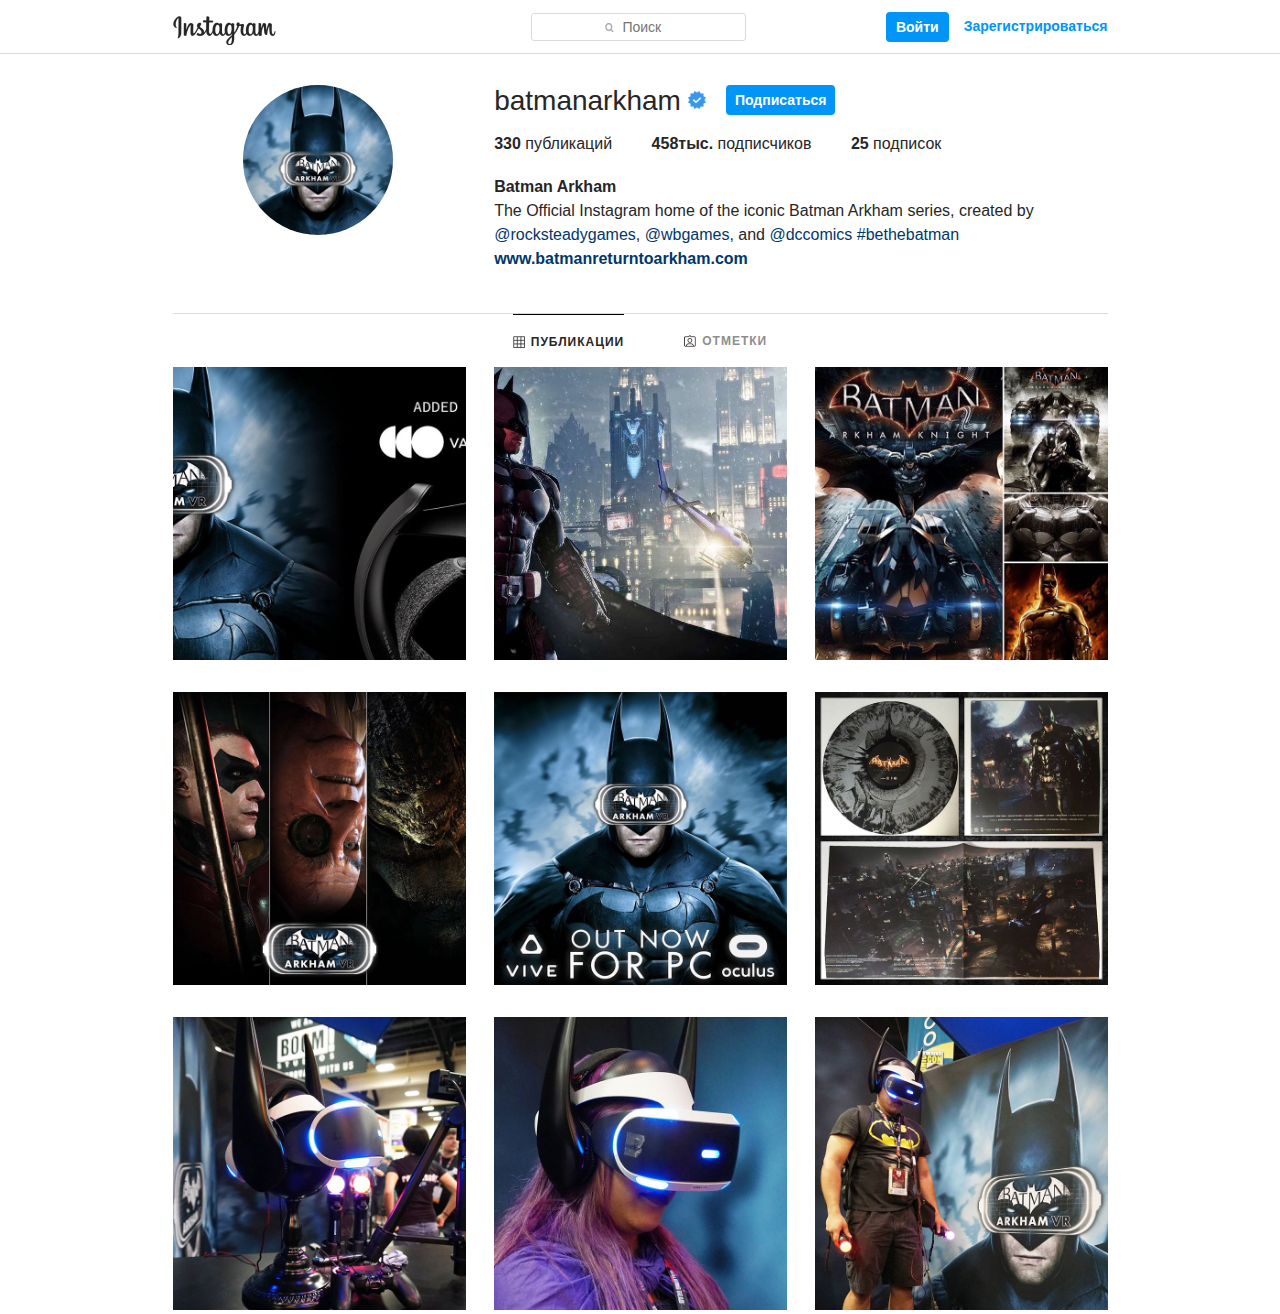
==== index.html @ a833cc40 "changed img and top-title in header" ====
<!DOCTYPE html>
<html lang="en">

<head>
    <meta charset="UTF-8">
    <meta name="viewport" content="width=device-width, initial-scale=1.0">
    <link rel="stylesheet" href="styles/css/main.css">
    <title>Instagram</title>
</head>

<body>

    <header class="header">
        <div class="header__nav-container">
            <div class="header__navbar">
                <div class="header__logo">
                    <a href="https://www.instagram.com/"><img src="img/logo.png" alt=""></a>
                </div>
                <div class="header__search">
                    <img class="search-img" src="img/search.png" alt="search-img">
                    <input type="text" placeholder="Поиск">
                    <img hidden="true" src="img/quit-search.png" alt="quit-img" class="quit-img">
                </div>
                <div class="header__right-links">
                    <button type="button" class="btn log-in">Войти</button>
                    <a class="reg-link"
                        href="https://www.instagram.com/accounts/emailsignup/?hl=ru">Зарегистрироваться</a>
                </div>
            </div>
        </div>
        <div class="header-info">
            <div class="header-info__avatar">
                <img class="avatar" src="img/avatar.jpg" alt="user-avatar">
            </div>
            <div class="header-info__about">
                <div class="top-title">
                    <div class="name-check">
                        <span class="text name">batmanarkham</span>
                        <span class="check-logo"><img src="img/check-logo.png" alt="check-logo"></span>
                    </div>
                    <div class="subscribe"><button class="btn">Подписаться</button></div>
                </div>
                <div class="statistics">
                    <span class="statistics__block text">
                        <span class="bold">330</span> публикаций
                    </span>
                    <span class="statistics__block text">
                        <span class="bold">458тыс.</span> подписчиков
                    </span>
                    <span class="statistics__block text">
                        <span class="bold">25</span> подписок
                    </span>
                </div>
                <div class="short-about text">
                    <span class="bold">Batman Arkham</span> <br>
                    <span>
                        The Official Instagram home of the iconic Batman Arkham series, created by <br>
                        <a href="#">@rocksteadygames</a>, <a href="#">@wbgames</a>,
                        and <a href="#">@dccomics</a> <a href="#">#bethebatman</a> <br>
                    </span>
                    <span class="bold"><a href="#">www.batmanreturntoarkham.com</a></span>
                </div>
            </div>
        </div>
    </header>

    <main class="main">
        <div class="main__navbar text bold">
            <a class="focused">
                <img src="img/publics-active.png" alt="publics-img">
                <span class="">публикации</span>
            </a>
            <a>
                <img src="img/marks-active.png" alt="marks-img">
                <span>отметки</span>
            </a>
        </div>
        <div class="main__gallery">
            <div class="img-block">
                <div class="img-block__img">
                    <img src="img/batman-img/1.jpg" alt="img-1">
                </div>
                <div class="img-block__img">
                    <img src="img/batman-img/2.jpg" alt="img-2">
                </div>
                <div class="img-block__img">
                    <img src="img/batman-img/3.jpg" alt="img-3">
                </div>
            </div>
            <div class="img-block">
                <div class="img-block__img">
                    <img src="img/batman-img/4.jpg" alt="img-1">
                </div>
                <div class="img-block__img">
                    <img src="img/batman-img/5.jpg" alt="img-2">
                </div>
                <div class="img-block__img">
                    <img src="img/batman-img/6.jpg" alt="img-3">
                </div>
            </div>
            <div class="img-block">
                <div class="img-block__img">
                    <img src="img/batman-img/7.jpg" alt="img-1">
                </div>
                <div class="img-block__img">
                    <img src="img/batman-img/8.jpg" alt="img-2">
                </div>
                <div class="img-block__img">
                    <img src="img/batman-img/9.jpg" alt="img-3">
                </div>
            </div>
        </div>
    </main>


    <footer>

    </footer>

    <script src="js/focus-main-navbar.js"></script>
    <script src="js/focus-search.js"></script>
</body>

</html>
---- styles/css/main.css ----
body, html {
  margin: 0;
  padding: 0;
}
body a, html a {
  text-decoration: none;
}
body .btn, html .btn {
  height: 30px;
  background-color: #0095f6;
  box-sizing: border-box;
  font-weight: 600;
  padding: 5px 9px;
  margin-right: 0;
  text-align: center;
  font-size: 14px;
  line-height: 18px;
  border: none;
  border-radius: 4px;
  color: white;
  cursor: pointer;
}
body .text, html .text {
  color: #262626;
  font-family: -apple-system, BlinkMacSystemFont, "Segoe UI", Roboto, Helvetica, Arial, sans-serif;
}
body .bold, html .bold {
  font-weight: 600;
}

.header {
  width: 100%;
  display: flex;
  justify-content: center;
}
.header .header__nav-container {
  box-sizing: border-box;
  width: 100%;
  position: fixed;
  height: 54px;
  border-bottom: 1px solid #dbdbdb;
  background-color: white;
  z-index: 10;
  display: flex;
  align-items: center;
  justify-content: center;
}

.header__navbar {
  max-width: 975px;
  width: 100%;
  height: 54px;
  padding: 0 20px;
  box-sizing: border-box;
  display: flex;
  align-items: center;
  justify-content: space-between;
}
@media screen and (max-width: 576px) {
  .header__navbar {
    justify-content: space-around;
  }
}
.header__navbar .header__logo {
  max-width: 360px;
  height: 36px;
  margin-top: 14px;
}
.header__navbar .header__search {
  border: 1px solid #dbdbdb;
  position: relative;
  left: 7.5%;
  width: 215px;
  height: 28px;
  border-radius: 3px;
  box-sizing: border-box;
}
@media screen and (max-width: 576px) {
  .header__navbar .header__search {
    display: none;
  }
}
.header__navbar .header__search input {
  text-align: center;
  margin-top: 1px;
  border: none;
  font-size: 14px;
  line-height: 18px;
  padding: 3px 5px;
}
.header__navbar .header__search input:focus {
  outline: none;
  text-align: left;
}
.header__navbar .header__search .search-img {
  position: relative;
  top: 0px;
  left: 72px;
}
.header__navbar .header__search .quit-img {
  position: relative;
  top: -21px;
  left: 189px;
}
.header__navbar .header__right-links {
  max-width: 360px;
  height: 30px;
  padding-left: 24px;
  display: flex;
  justify-content: flex-end;
  align-items: center;
}
.header__navbar .header__right-links .reg-link {
  width: 143.88px;
  height: 30px;
  color: rgba(var(--d69, 0, 149, 246), 1);
  font-weight: 600;
  line-height: 28px;
  font-size: 14px;
  margin-left: 15px;
  text-decoration: none;
  vertical-align: baseline;
  font-family: -apple-system, BlinkMacSystemFont, "Segoe UI", Roboto, Helvetica, Arial, sans-serif;
}
.header__navbar .header__right-links .btn {
  width: 62.73px;
}

.header-info {
  position: relative;
  top: 85px;
  margin-bottom: 44px;
  max-width: 935px;
  width: 100%;
  height: 184px;
  padding: 0 20px;
  display: flex;
  align-items: flex-start;
  box-sizing: content-box;
}
.header-info .header-info__avatar {
  width: 291.67px;
  height: 100%;
  display: flex;
  justify-content: center;
  margin-right: 30px;
}
@media screen and (max-width: 576px) {
  .header-info .header-info__avatar {
    width: 120px;
    height: 91px;
  }
}
.header-info .header-info__avatar .avatar {
  width: 150px;
  height: 150px;
  border-radius: 50%;
  text-align: center;
}
@media screen and (max-width: 576px) {
  .header-info .header-info__avatar .avatar {
    width: 77px;
    height: 77px;
    float: left;
  }
}

.header-info__about {
  width: 613px;
  display: flex;
  flex-direction: column;
  align-items: flex-start;
}
.header-info__about .top-title {
  height: 30px;
  box-sizing: border-box;
  display: flex;
  flex-direction: row;
  justify-content: flex-start;
  align-items: center;
  margin-bottom: 20px;
}
@media screen and (max-width: 576px) {
  .header-info__about .top-title {
    flex-direction: column;
    align-items: flex-start;
  }
}
.header-info__about .top-title .name-check {
  display: flex;
  flex-direction: row;
}
.header-info__about .top-title .name {
  color: #262626;
  text-overflow: ellipsis;
  white-space: nowrap;
  font-weight: 300;
  font-size: 28px;
  line-height: 32px;
  margin: -5px 0 -6px;
}
.header-info__about .top-title .check-logo {
  display: flex;
  align-items: center;
  margin-left: 7px;
}
.header-info__about .top-title .subscribe {
  width: 111.55px;
  margin-left: 20px;
}
@media screen and (max-width: 576px) {
  .header-info__about .top-title .subscribe {
    margin: 10px 0 0 0;
  }
}
.header-info__about .statistics {
  height: 18px;
  box-sizing: border-box;
  margin-bottom: 22px;
}
.header-info__about .statistics .statistics__block:nth-child(-n+2) {
  margin-right: 35px;
}
.header-info__about .short-about {
  font-size: 16px;
  line-height: 24px;
  word-wrap: break-word;
}
.header-info__about .short-about span a {
  color: #00376B;
}

.main {
  position: relative;
  top: 85px;
  margin: 0 auto;
  max-width: 935px;
  width: 100%;
  padding: 0 20px;
  display: flex;
  flex-direction: column;
  align-items: center;
  box-sizing: content-box;
}
.main .main__navbar {
  width: 100%;
  height: 53px;
  display: flex;
  justify-content: center;
  font-size: 12px;
  letter-spacing: 1px;
  line-height: 18px;
  border-top: 1px solid #dbdbdb;
}
.main .main__navbar .focused {
  border-top: 1px solid black;
  color: #262626;
}
.main .main__navbar a:first-child {
  margin-right: 60px;
}
.main .main__navbar a {
  height: 100%;
  display: flex;
  align-items: center;
  text-transform: uppercase;
  color: #8e8e8e;
  cursor: pointer;
}
.main .main__navbar a span {
  margin-left: 6px;
}
.main .main__gallery {
  position: relative;
  margin: 0 auto;
  max-width: 935px;
  width: 100%;
  display: flex;
  flex-direction: column;
  align-items: center;
  box-sizing: border-box;
}
.main .main__gallery .img-block {
  display: flex;
  justify-content: space-between;
  flex-grow: 1;
}
.main .main__gallery .img-block .img-block__img {
  width: 33%;
  height: auto;
}
.main .main__gallery .img-block .img-block__img img {
  width: 100%;
  max-width: 293px;
}
.main .main__gallery .img-block .img-block__img:nth-child(-n+2) {
  margin-right: 28px;
}
.main .main__gallery .img-block:not(:first-child) {
  margin-top: 28px;
}

/*# sourceMappingURL=main.css.map */
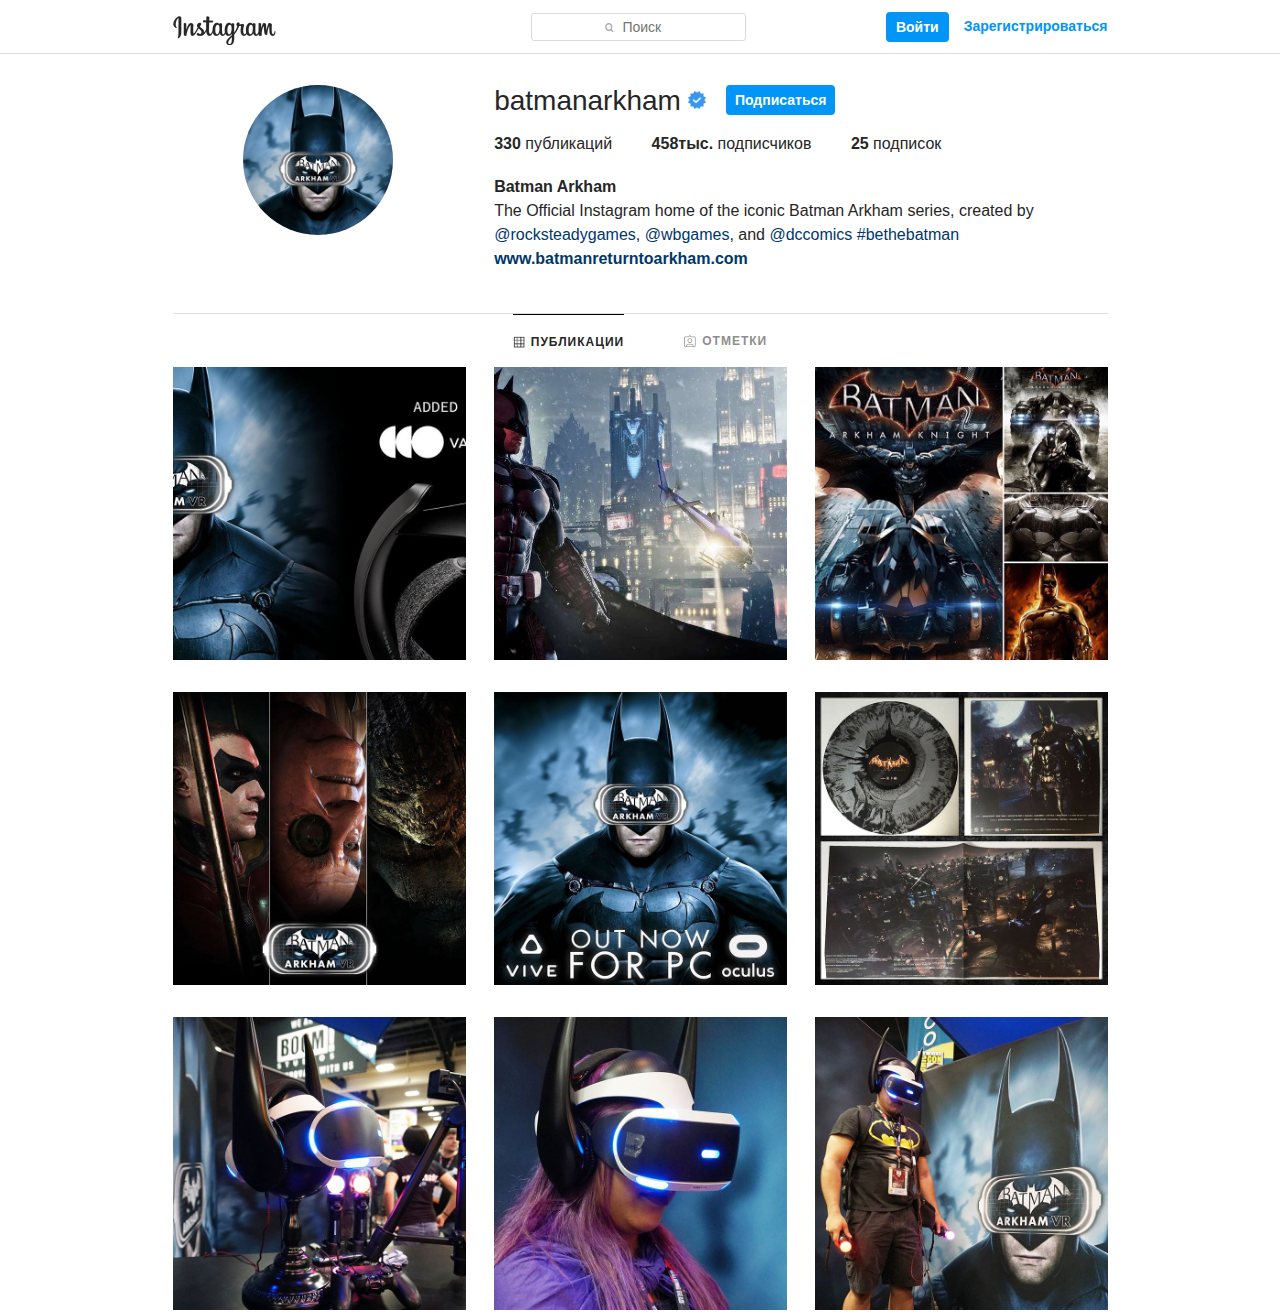
==== commit 9832a6a5: "made mobiled main-navbar" ====
--- a/index.html
+++ b/index.html
@@ -60,6 +60,17 @@
                     </span>
                     <span class="bold"><a href="#">www.batmanreturntoarkham.com</a></span>
                 </div>
+                <div class="mobile-statistics statistics">
+                    <div class="statistics__block text">
+                        <span class="bold">330</span><br> публикаций
+                    </div>
+                    <div class="statistics__block text">
+                        <span class="bold">458тыс.</span><br> подписчиков
+                    </div>
+                    <div class="statistics__block text">
+                        <span class="bold">25</span><br> подписок
+                    </div>
+                </div>
             </div>
         </div>
     </header>
@@ -67,11 +78,11 @@
     <main class="main">
         <div class="main__navbar text bold">
             <a class="focused">
-                <img src="img/publics-active.png" alt="publics-img">
-                <span class="">публикации</span>
+                <img src="img/public-crop.png" alt="publics-img">
+                <span>публикации</span>
             </a>
             <a>
-                <img src="img/marks-active.png" alt="marks-img">
+                <img src="img/mark-crop.png" alt="marks-img">
                 <span>отметки</span>
             </a>
         </div>
--- a/styles/css/main.css
+++ b/styles/css/main.css
@@ -138,6 +138,11 @@
   align-items: flex-start;
   box-sizing: content-box;
 }
+@media screen and (max-width: 576px) {
+  .header-info {
+    display: block;
+  }
+}
 .header-info .header-info__avatar {
   width: 291.67px;
   height: 100%;
@@ -147,8 +152,10 @@
 }
 @media screen and (max-width: 576px) {
   .header-info .header-info__avatar {
-    width: 120px;
+    display: block;
+    width: 91px;
     height: 91px;
+    float: left;
   }
 }
 .header-info .header-info__avatar .avatar {
@@ -161,7 +168,6 @@
   .header-info .header-info__avatar .avatar {
     width: 77px;
     height: 77px;
-    float: left;
   }
 }
 
@@ -170,6 +176,13 @@
   display: flex;
   flex-direction: column;
   align-items: flex-start;
+}
+@media screen and (max-width: 576px) {
+  .header-info__about {
+    width: 100%;
+    height: 300px;
+    display: block;
+  }
 }
 .header-info__about .top-title {
   height: 30px;
@@ -218,14 +231,57 @@
   box-sizing: border-box;
   margin-bottom: 22px;
 }
+@media screen and (max-width: 576px) {
+  .header-info__about .statistics {
+    display: none;
+  }
+}
 .header-info__about .statistics .statistics__block:nth-child(-n+2) {
   margin-right: 35px;
+}
+@media screen and (max-width: 576px) {
+  .header-info__about .statistics .statistics__block:nth-child(-n+2) {
+    margin: 0;
+  }
+}
+.header-info__about .mobile-statistics {
+  display: none;
+}
+.header-info__about .mobile-statistics .statistics__block {
+  height: 36px;
+  width: 31%;
+  display: inline-block;
+  padding: 12px 0;
+}
+.header-info__about .mobile-statistics .text {
+  color: #8E8E8E;
+}
+.header-info__about .mobile-statistics .bold {
+  color: #262626;
+}
+@media screen and (max-width: 576px) {
+  .header-info__about .mobile-statistics {
+    width: 100%;
+    height: 61px;
+    display: block;
+    text-align: center;
+    font-size: 14px;
+    border-top: 1px solid #dbdbdb;
+    margin-bottom: 0;
+  }
 }
 .header-info__about .short-about {
   font-size: 16px;
   line-height: 24px;
   word-wrap: break-word;
 }
+@media screen and (max-width: 576px) {
+  .header-info__about .short-about {
+    padding: 50px 0 20px 0;
+    font-size: 14px;
+    line-height: 20px;
+  }
+}
 .header-info__about .short-about span a {
   color: #00376B;
 }
@@ -241,6 +297,26 @@
   flex-direction: column;
   align-items: center;
   box-sizing: content-box;
+}
+@media screen and (max-width: 576px) {
+  .main {
+    top: 118px;
+  }
+}
+@media screen and (max-width: 512px) {
+  .main {
+    top: 130px;
+  }
+}
+@media screen and (max-width: 446px) {
+  .main {
+    top: 150px;
+  }
+}
+@media screen and (max-width: 286px) {
+  .main {
+    top: 165px;
+  }
 }
 .main .main__navbar {
   width: 100%;
@@ -252,6 +328,12 @@
   line-height: 18px;
   border-top: 1px solid #dbdbdb;
 }
+@media screen and (max-width: 576px) {
+  .main .main__navbar {
+    height: 44px;
+    box-sizing: border-box;
+  }
+}
 .main .main__navbar .focused {
   border-top: 1px solid black;
   color: #262626;
@@ -259,16 +341,40 @@
 .main .main__navbar a:first-child {
   margin-right: 60px;
 }
+@media screen and (max-width: 576px) {
+  .main .main__navbar a:first-child {
+    margin-right: 0;
+  }
+}
 .main .main__navbar a {
   height: 100%;
   display: flex;
   align-items: center;
+  justify-content: center;
   text-transform: uppercase;
   color: #8e8e8e;
   cursor: pointer;
 }
+.main .main__navbar a img {
+  width: 12px;
+  height: 12px;
+}
+@media screen and (max-width: 576px) {
+  .main .main__navbar a {
+    width: 50%;
+  }
+  .main .main__navbar a img {
+    width: 24px;
+    height: 24px;
+  }
+}
 .main .main__navbar a span {
   margin-left: 6px;
+}
+@media screen and (max-width: 576px) {
+  .main .main__navbar a span {
+    display: none;
+  }
 }
 .main .main__gallery {
   position: relative;
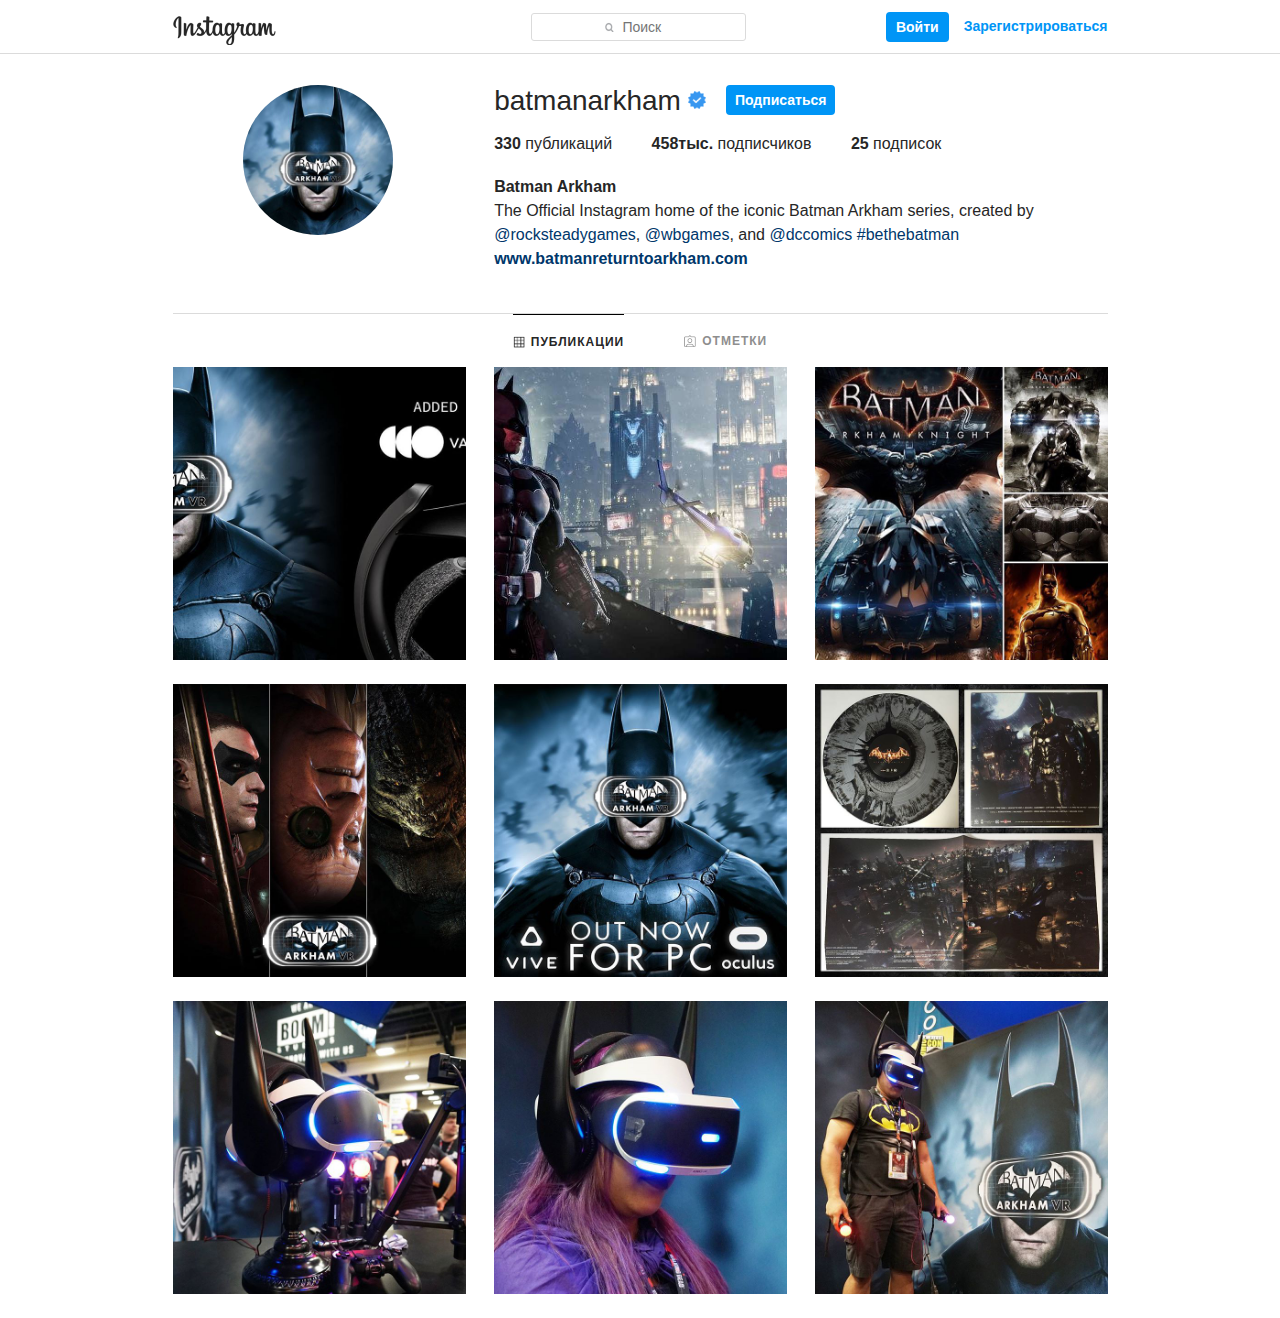
==== commit 5b1fc64b: "added hover and statistics to gallery" ====
--- a/index.html
+++ b/index.html
@@ -90,34 +90,124 @@
             <div class="img-block">
                 <div class="img-block__img">
                     <img src="img/batman-img/1.jpg" alt="img-1">
+                    <div class="img-statistics">
+                        <span class="likes">
+                            <img src="img/like.png" alt="" class="like-img">
+                            <span class="bold">500</span>
+                        </span>
+                        <span class="comments">
+                            <img src="img/comment.png" alt="" class="comment-img">
+                            <span class="bold">50</span>
+                        </span>
+                    </div>
                 </div>
                 <div class="img-block__img">
                     <img src="img/batman-img/2.jpg" alt="img-2">
+                    <div class="img-statistics">
+                        <span class="likes">
+                            <img src="img/like.png" alt="" class="like-img">
+                            <span class="bold">500</span>
+                        </span>
+                        <span class="comments">
+                            <img src="img/comment.png" alt="" class="comment-img">
+                            <span class="bold">50</span>
+                        </span>
+                    </div>
                 </div>
                 <div class="img-block__img">
                     <img src="img/batman-img/3.jpg" alt="img-3">
+                    <div class="img-statistics">
+                        <span class="likes">
+                            <img src="img/like.png" alt="" class="like-img">
+                            <span class="bold">500</span>
+                        </span>
+                        <span class="comments">
+                            <img src="img/comment.png" alt="" class="comment-img">
+                            <span class="bold">50</span>
+                        </span>
+                    </div>
                 </div>
             </div>
             <div class="img-block">
                 <div class="img-block__img">
-                    <img src="img/batman-img/4.jpg" alt="img-1">
-                </div>
-                <div class="img-block__img">
-                    <img src="img/batman-img/5.jpg" alt="img-2">
-                </div>
-                <div class="img-block__img">
-                    <img src="img/batman-img/6.jpg" alt="img-3">
+                    <img src="img/batman-img/4.jpg" alt="img-4">
+                    <div class="img-statistics">
+                        <span class="likes">
+                            <img src="img/like.png" alt="" class="like-img">
+                            <span class="bold">500</span>
+                        </span>
+                        <span class="comments">
+                            <img src="img/comment.png" alt="" class="comment-img">
+                            <span class="bold">50</span>
+                        </span>
+                    </div>
+                </div>
+                <div class="img-block__img">
+                    <img src="img/batman-img/5.jpg" alt="img-5">
+                    <div class="img-statistics">
+                        <span class="likes">
+                            <img src="img/like.png" alt="" class="like-img">
+                            <span class="bold">500</span>
+                        </span>
+                        <span class="comments">
+                            <img src="img/comment.png" alt="" class="comment-img">
+                            <span class="bold">50</span>
+                        </span>
+                    </div>
+                </div>
+                <div class="img-block__img">
+                    <img src="img/batman-img/6.jpg" alt="img-6">
+                    <div class="img-statistics">
+                        <span class="likes">
+                            <img src="img/like.png" alt="" class="like-img">
+                            <span class="bold">500</span>
+                        </span>
+                        <span class="comments">
+                            <img src="img/comment.png" alt="" class="comment-img">
+                            <span class="bold">50</span>
+                        </span>
+                    </div>
                 </div>
             </div>
             <div class="img-block">
                 <div class="img-block__img">
-                    <img src="img/batman-img/7.jpg" alt="img-1">
-                </div>
-                <div class="img-block__img">
-                    <img src="img/batman-img/8.jpg" alt="img-2">
-                </div>
-                <div class="img-block__img">
-                    <img src="img/batman-img/9.jpg" alt="img-3">
+                    <img src="img/batman-img/7.jpg" alt="img-7">
+                    <div class="img-statistics">
+                        <span class="likes">
+                            <img src="img/like.png" alt="" class="like-img">
+                            <span class="bold">500</span>
+                        </span>
+                        <span class="comments">
+                            <img src="img/comment.png" alt="" class="comment-img">
+                            <span class="bold">50</span>
+                        </span>
+                    </div>
+                </div>
+                <div class="img-block__img">
+                    <img src="img/batman-img/8.jpg" alt="img-8">
+                    <div class="img-statistics">
+                        <span class="likes">
+                            <img src="img/like.png" alt="" class="like-img">
+                            <span class="bold">500</span>
+                        </span>
+                        <span class="comments">
+                            <img src="img/comment.png" alt="" class="comment-img">
+                            <span class="bold">50</span>
+                        </span>
+                    </div>
+                </div>
+                <div class="img-block__img">
+                    <img src="img/batman-img/9.jpg" alt="img-9">
+                    <div class="img-statistics">
+                        <span class="likes">
+                            <img src="img/like.png" alt="" class="like-img">
+                            <span class="bold">500</span>
+                        </span>
+                        <span class="comments">
+                            <img src="img/comment.png" alt="" class="comment-img">
+                            <span class="bold">50</span>
+                        </span>
+                    </div>
                 </div>
             </div>
         </div>
--- a/styles/css/main.css
+++ b/styles/css/main.css
@@ -394,16 +394,41 @@
 .main .main__gallery .img-block .img-block__img {
   width: 33%;
   height: auto;
+  cursor: pointer;
 }
 .main .main__gallery .img-block .img-block__img img {
+  position: relative;
   width: 100%;
   max-width: 293px;
+  z-index: 1;
+}
+.main .main__gallery .img-block .img-block__img img:hover {
+  z-index: 0;
+  filter: brightness(70%);
+}
+.main .main__gallery .img-block .img-block__img img:hover + .img-statistics {
+  z-index: 1;
 }
 .main .main__gallery .img-block .img-block__img:nth-child(-n+2) {
   margin-right: 28px;
 }
-.main .main__gallery .img-block:not(:first-child) {
-  margin-top: 28px;
+.main .main__gallery .img-block .img-block__img .img-statistics {
+  display: flex;
+  flex-direction: row;
+  position: relative;
+  justify-content: center;
+  bottom: 50%;
+  z-index: 0;
+  color: white;
+}
+.main .main__gallery .img-block .img-block__img .img-statistics .bold {
+  margin-left: 8px;
+}
+.main .main__gallery .img-block .img-block__img .img-statistics .comments {
+  margin-left: 15px;
+}
+.main .main__gallery .img-block .img-block__img .img-statistics img {
+  width: 16px;
 }
 
 /*# sourceMappingURL=main.css.map */
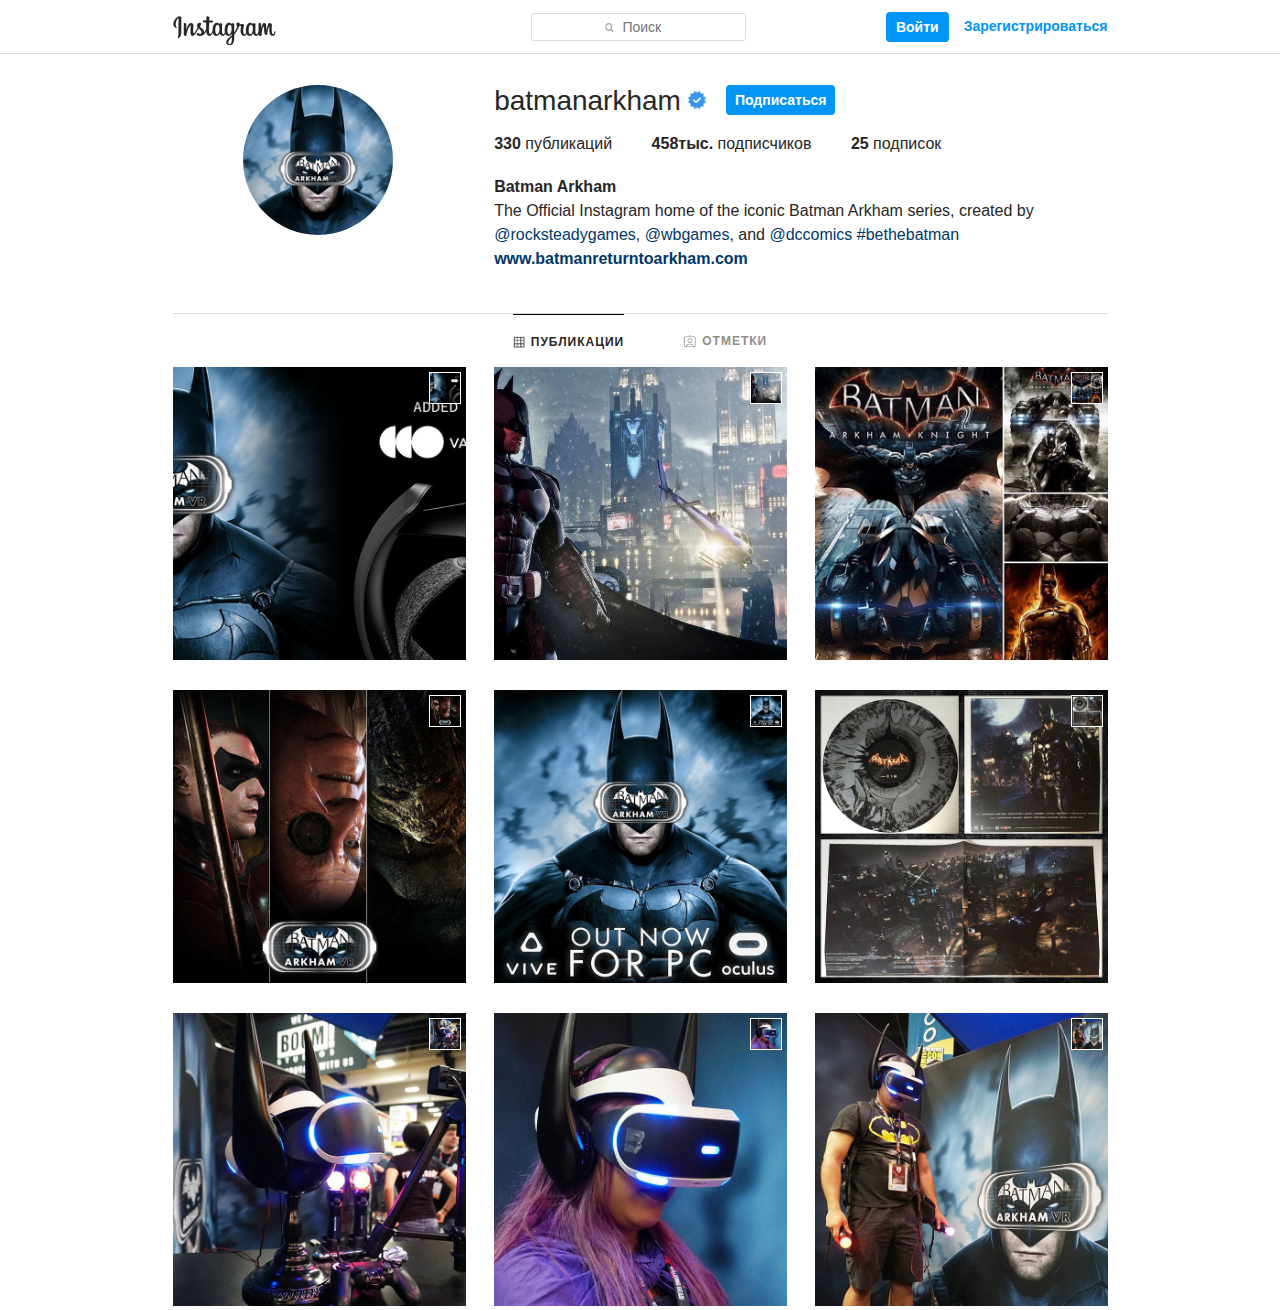
==== commit d48f4099: "added mini-img, fixed positions and media queries" ====
--- a/index.html
+++ b/index.html
@@ -89,6 +89,9 @@
         <div class="main__gallery">
             <div class="img-block">
                 <div class="img-block__img">
+                    <span class="mini-img">
+                        <img src="img/batman-img/1.jpg" alt="mini-img-1">
+                    </span>
                     <img src="img/batman-img/1.jpg" alt="img-1">
                     <div class="img-statistics">
                         <span class="likes">
@@ -102,6 +105,9 @@
                     </div>
                 </div>
                 <div class="img-block__img">
+                    <span class="mini-img">
+                        <img src="img/batman-img/2.jpg" alt="mini-img-2">
+                    </span>
                     <img src="img/batman-img/2.jpg" alt="img-2">
                     <div class="img-statistics">
                         <span class="likes">
@@ -115,6 +121,9 @@
                     </div>
                 </div>
                 <div class="img-block__img">
+                    <span class="mini-img">
+                        <img src="img/batman-img/3.jpg" alt="mini-img-3">
+                    </span>
                     <img src="img/batman-img/3.jpg" alt="img-3">
                     <div class="img-statistics">
                         <span class="likes">
@@ -130,6 +139,9 @@
             </div>
             <div class="img-block">
                 <div class="img-block__img">
+                    <span class="mini-img">
+                        <img src="img/batman-img/4.jpg" alt="mini-img-4">
+                    </span>
                     <img src="img/batman-img/4.jpg" alt="img-4">
                     <div class="img-statistics">
                         <span class="likes">
@@ -143,6 +155,9 @@
                     </div>
                 </div>
                 <div class="img-block__img">
+                    <span class="mini-img">
+                        <img src="img/batman-img/5.jpg" alt="mini-img-5">
+                    </span>
                     <img src="img/batman-img/5.jpg" alt="img-5">
                     <div class="img-statistics">
                         <span class="likes">
@@ -156,6 +171,9 @@
                     </div>
                 </div>
                 <div class="img-block__img">
+                    <span class="mini-img">
+                        <img src="img/batman-img/6.jpg" alt="mini-img-6">
+                    </span>
                     <img src="img/batman-img/6.jpg" alt="img-6">
                     <div class="img-statistics">
                         <span class="likes">
@@ -171,6 +189,9 @@
             </div>
             <div class="img-block">
                 <div class="img-block__img">
+                    <span class="mini-img">
+                        <img src="img/batman-img/7.jpg" alt="mini-img-7">
+                    </span>
                     <img src="img/batman-img/7.jpg" alt="img-7">
                     <div class="img-statistics">
                         <span class="likes">
@@ -184,6 +205,9 @@
                     </div>
                 </div>
                 <div class="img-block__img">
+                    <span class="mini-img">
+                        <img src="img/batman-img/8.jpg" alt="mini-img-8">
+                    </span>
                     <img src="img/batman-img/8.jpg" alt="img-8">
                     <div class="img-statistics">
                         <span class="likes">
@@ -197,6 +221,9 @@
                     </div>
                 </div>
                 <div class="img-block__img">
+                    <span class="mini-img">
+                        <img src="img/batman-img/9.jpg" alt="mini-img-9">
+                    </span>
                     <img src="img/batman-img/9.jpg" alt="img-9">
                     <div class="img-statistics">
                         <span class="likes">
--- a/styles/css/main.css
+++ b/styles/css/main.css
@@ -391,11 +391,30 @@
   justify-content: space-between;
   flex-grow: 1;
 }
+.main .main__gallery .img-block:not(:first-child) {
+  margin-top: 26px;
+}
+@media screen and (max-width: 576px) {
+  .main .main__gallery .img-block:not(:first-child) {
+    margin-top: 0px;
+  }
+}
 .main .main__gallery .img-block .img-block__img {
+  position: relative;
   width: 33%;
   height: auto;
   cursor: pointer;
 }
+.main .main__gallery .img-block .img-block__img .mini-img {
+  position: absolute;
+  right: 5px;
+  top: 5px;
+  z-index: 2;
+}
+.main .main__gallery .img-block .img-block__img .mini-img img {
+  width: 30px;
+  border: 1px solid white;
+}
 .main .main__gallery .img-block .img-block__img img {
   position: relative;
   width: 100%;
@@ -412,12 +431,17 @@
 .main .main__gallery .img-block .img-block__img:nth-child(-n+2) {
   margin-right: 28px;
 }
+@media screen and (max-width: 576px) {
+  .main .main__gallery .img-block .img-block__img:nth-child(-n+2) {
+    margin-right: 0;
+  }
+}
 .main .main__gallery .img-block .img-block__img .img-statistics {
   display: flex;
   flex-direction: row;
-  position: relative;
-  justify-content: center;
-  bottom: 50%;
+  position: absolute;
+  left: 25%;
+  bottom: 45%;
   z-index: 0;
   color: white;
 }
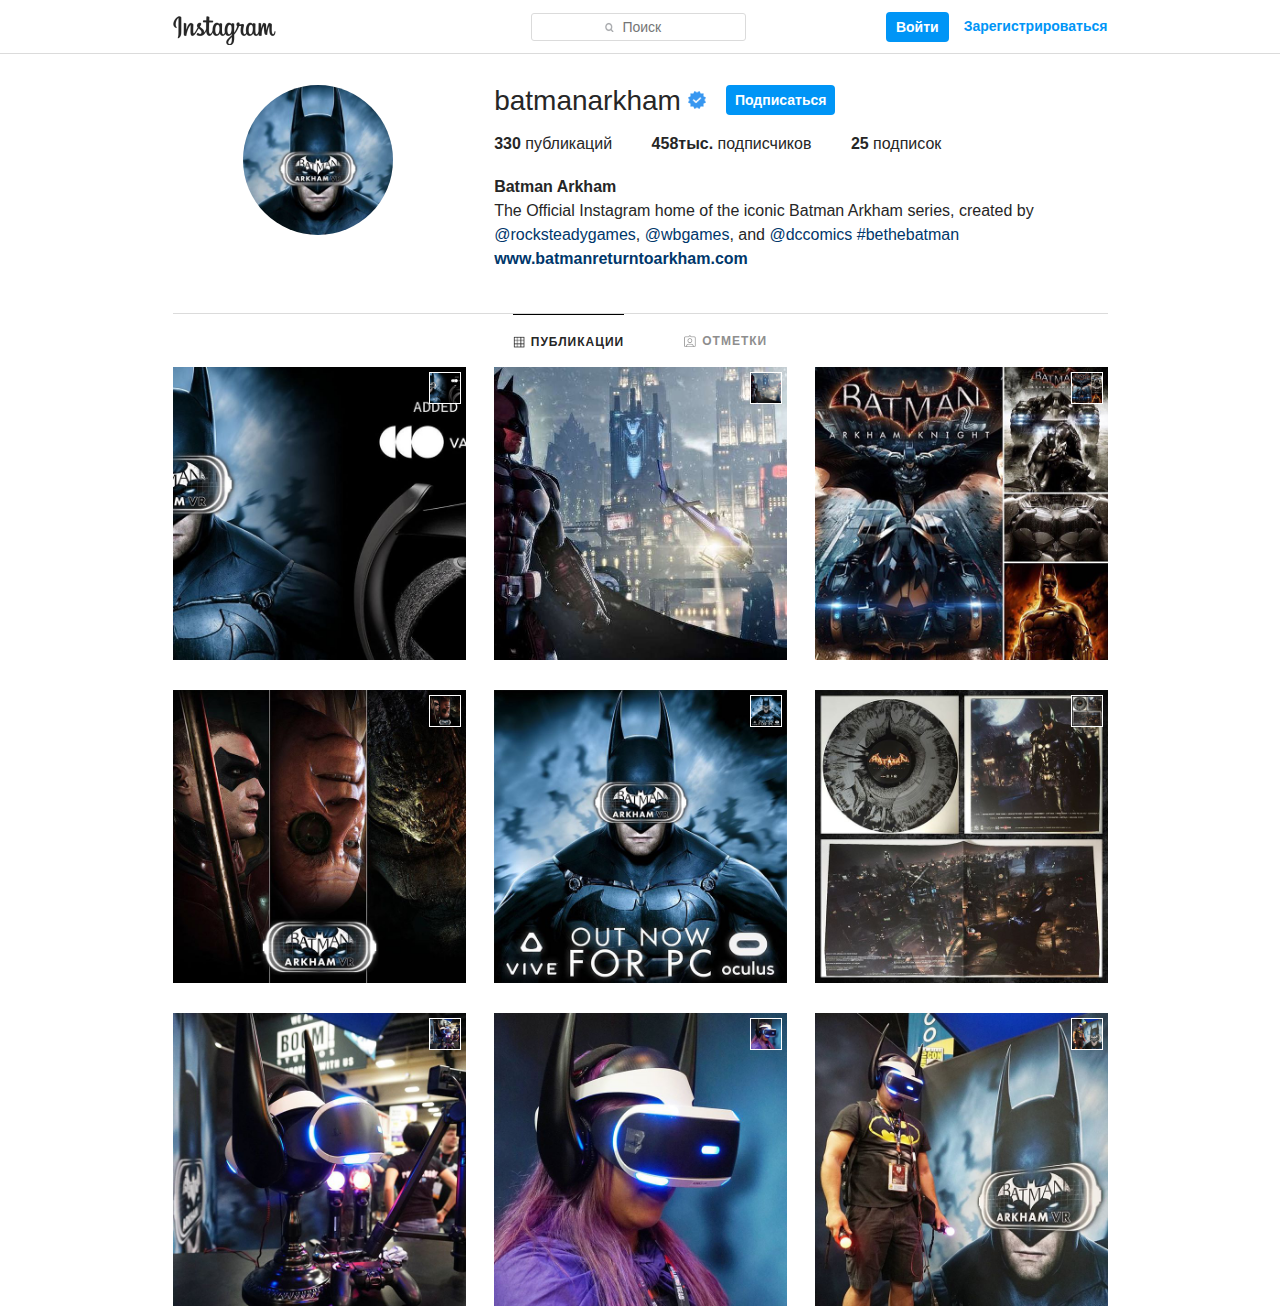
==== commit f565d670: "defined footer structure" ====
--- a/index.html
+++ b/index.html
@@ -241,8 +241,13 @@
     </main>
 
 
-    <footer>
-
+    <footer class="footer">
+        <div class="footer-navbar">
+
+        </div>
+        <span class="copyright">
+            
+        </span>
     </footer>
 
     <script src="js/focus-main-navbar.js"></script>
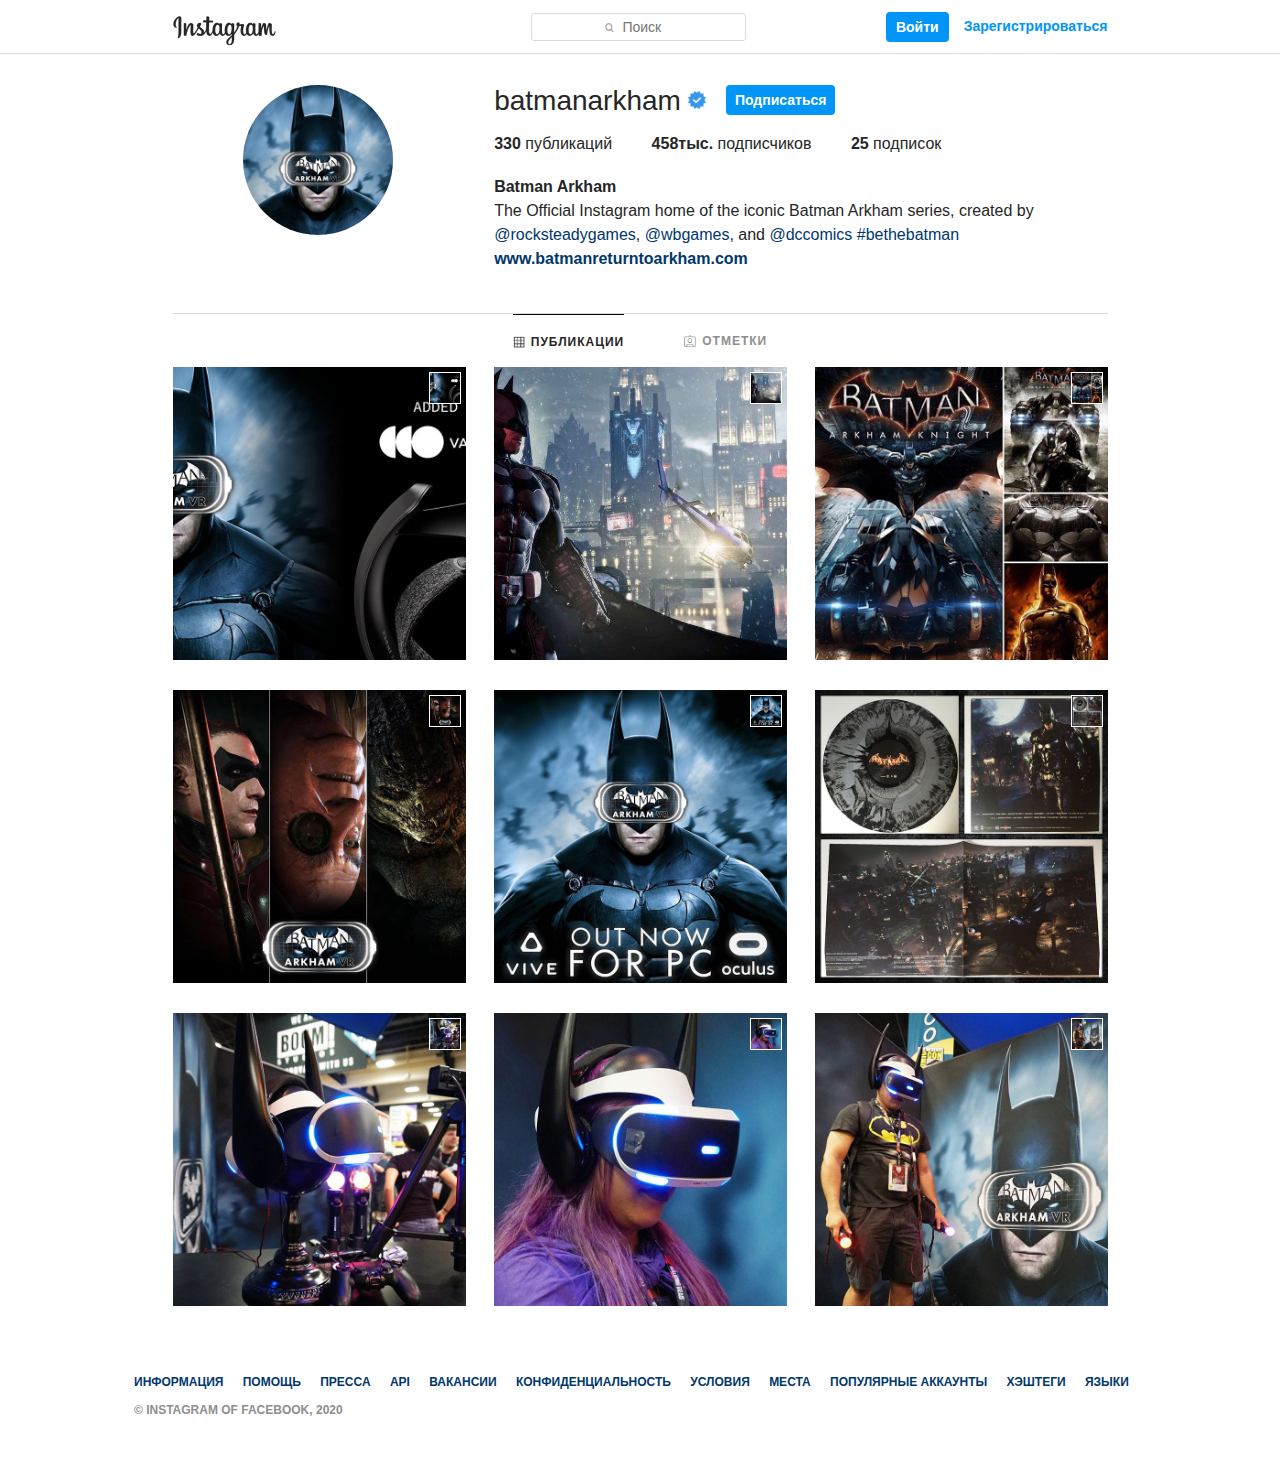
==== commit 240168ee: "finished footer style" ====
--- a/index.html
+++ b/index.html
@@ -241,13 +241,27 @@
     </main>
 
 
-    <footer class="footer">
-        <div class="footer-navbar">
-
-        </div>
-        <span class="copyright">
-            
-        </span>
+    <footer class="footer text bold">
+        <div class="footer__info">
+            <div class="footer__navbar">
+                <ul>
+                    <li>информация</li>
+                    <li>помощь</li>
+                    <li>пресса</li>
+                    <li>api</li>
+                    <li>вакансии</li>
+                    <li>конфиденциальность</li>
+                    <li>условия</li>
+                    <li>места</li>
+                    <li>популярные аккаунты</li>
+                    <li>хэштеги</li>
+                    <li>языки</li>
+                </ul>
+            </div>
+            <span class="footer__copyright">
+                &copy; instagram of facebook, 2020
+            </span>
+        </div>
     </footer>
 
     <script src="js/focus-main-navbar.js"></script>
--- a/styles/css/main.css
+++ b/styles/css/main.css
@@ -455,4 +455,58 @@
   width: 16px;
 }
 
+.footer {
+  position: relative;
+  top: 110px;
+  padding: 38px 20px;
+  display: flex;
+  flex-direction: column;
+  justify-content: center;
+  align-items: center;
+  text-transform: uppercase;
+  font-size: 12px;
+  line-height: 18px;
+}
+@media screen and (max-width: 876px) {
+  .footer {
+    align-items: center;
+  }
+}
+@media screen and (max-width: 576px) {
+  .footer {
+    top: 130px;
+  }
+}
+.footer .footer__info {
+  display: flex;
+  flex-direction: column;
+  max-width: 1012px;
+  width: 100%;
+}
+@media screen and (max-width: 876px) {
+  .footer .footer__info {
+    align-items: center;
+  }
+}
+.footer .footer__copyright {
+  color: #8E8E8E;
+}
+@media screen and (max-width: 876px) {
+  .footer .footer__navbar {
+    text-align: center;
+  }
+}
+.footer .footer__navbar ul {
+  list-style: none;
+  padding: 0;
+  margin: 0px 16px 3px 0px;
+  color: #00376B;
+}
+.footer .footer__navbar ul li {
+  display: inline-block;
+}
+.footer .footer__navbar ul li:not(:last-child) {
+  margin: 0 16px 7px 0;
+}
+
 /*# sourceMappingURL=main.css.map */
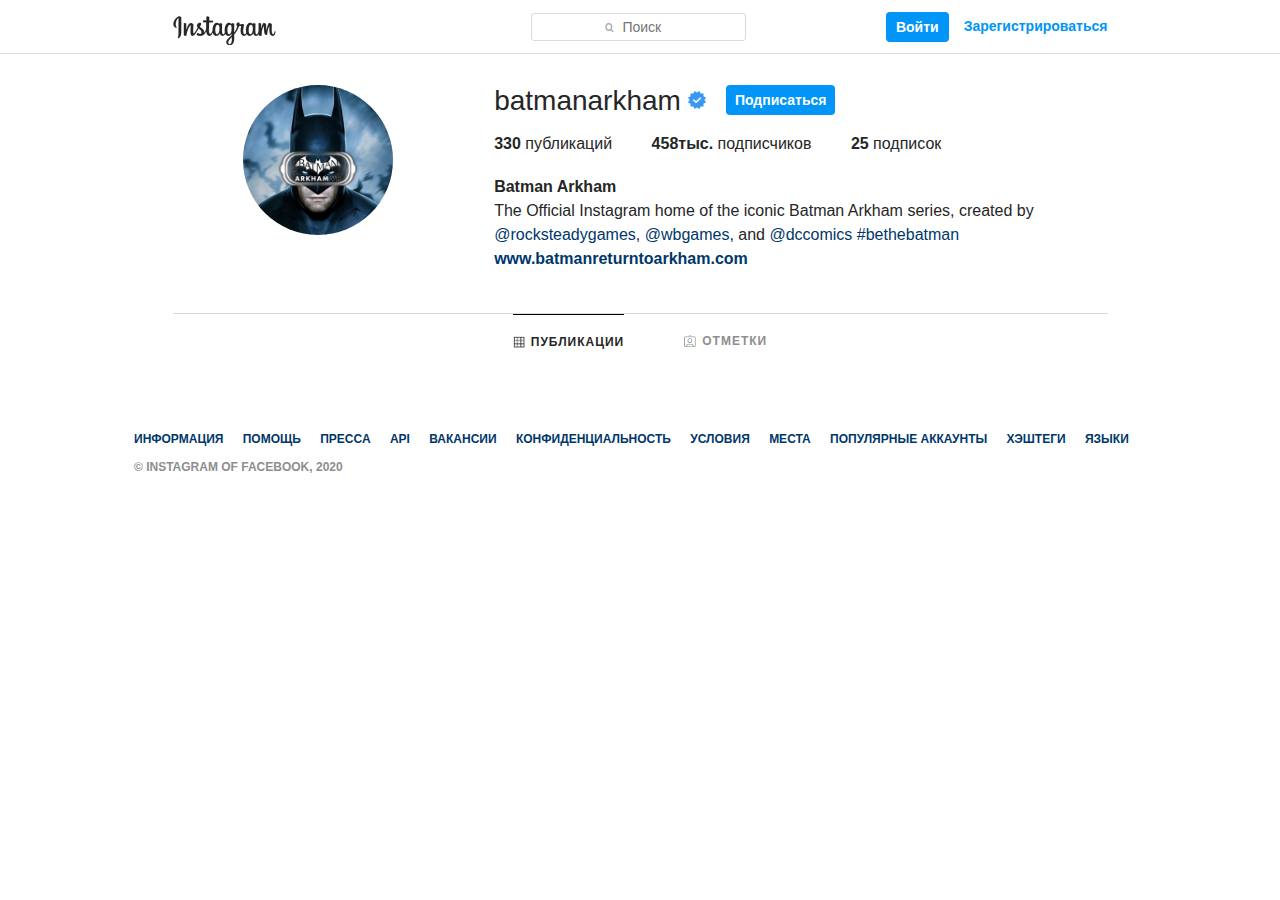
==== commit be0d3802: "removed gallery html" ====
--- a/index.html
+++ b/index.html
@@ -87,156 +87,6 @@
             </a>
         </div>
         <div class="main__gallery">
-            <div class="img-block">
-                <div class="img-block__img">
-                    <span class="mini-img">
-                        <img src="img/batman-img/1.jpg" alt="mini-img-1">
-                    </span>
-                    <img src="img/batman-img/1.jpg" alt="img-1">
-                    <div class="img-statistics">
-                        <span class="likes">
-                            <img src="img/like.png" alt="" class="like-img">
-                            <span class="bold">500</span>
-                        </span>
-                        <span class="comments">
-                            <img src="img/comment.png" alt="" class="comment-img">
-                            <span class="bold">50</span>
-                        </span>
-                    </div>
-                </div>
-                <div class="img-block__img">
-                    <span class="mini-img">
-                        <img src="img/batman-img/2.jpg" alt="mini-img-2">
-                    </span>
-                    <img src="img/batman-img/2.jpg" alt="img-2">
-                    <div class="img-statistics">
-                        <span class="likes">
-                            <img src="img/like.png" alt="" class="like-img">
-                            <span class="bold">500</span>
-                        </span>
-                        <span class="comments">
-                            <img src="img/comment.png" alt="" class="comment-img">
-                            <span class="bold">50</span>
-                        </span>
-                    </div>
-                </div>
-                <div class="img-block__img">
-                    <span class="mini-img">
-                        <img src="img/batman-img/3.jpg" alt="mini-img-3">
-                    </span>
-                    <img src="img/batman-img/3.jpg" alt="img-3">
-                    <div class="img-statistics">
-                        <span class="likes">
-                            <img src="img/like.png" alt="" class="like-img">
-                            <span class="bold">500</span>
-                        </span>
-                        <span class="comments">
-                            <img src="img/comment.png" alt="" class="comment-img">
-                            <span class="bold">50</span>
-                        </span>
-                    </div>
-                </div>
-            </div>
-            <div class="img-block">
-                <div class="img-block__img">
-                    <span class="mini-img">
-                        <img src="img/batman-img/4.jpg" alt="mini-img-4">
-                    </span>
-                    <img src="img/batman-img/4.jpg" alt="img-4">
-                    <div class="img-statistics">
-                        <span class="likes">
-                            <img src="img/like.png" alt="" class="like-img">
-                            <span class="bold">500</span>
-                        </span>
-                        <span class="comments">
-                            <img src="img/comment.png" alt="" class="comment-img">
-                            <span class="bold">50</span>
-                        </span>
-                    </div>
-                </div>
-                <div class="img-block__img">
-                    <span class="mini-img">
-                        <img src="img/batman-img/5.jpg" alt="mini-img-5">
-                    </span>
-                    <img src="img/batman-img/5.jpg" alt="img-5">
-                    <div class="img-statistics">
-                        <span class="likes">
-                            <img src="img/like.png" alt="" class="like-img">
-                            <span class="bold">500</span>
-                        </span>
-                        <span class="comments">
-                            <img src="img/comment.png" alt="" class="comment-img">
-                            <span class="bold">50</span>
-                        </span>
-                    </div>
-                </div>
-                <div class="img-block__img">
-                    <span class="mini-img">
-                        <img src="img/batman-img/6.jpg" alt="mini-img-6">
-                    </span>
-                    <img src="img/batman-img/6.jpg" alt="img-6">
-                    <div class="img-statistics">
-                        <span class="likes">
-                            <img src="img/like.png" alt="" class="like-img">
-                            <span class="bold">500</span>
-                        </span>
-                        <span class="comments">
-                            <img src="img/comment.png" alt="" class="comment-img">
-                            <span class="bold">50</span>
-                        </span>
-                    </div>
-                </div>
-            </div>
-            <div class="img-block">
-                <div class="img-block__img">
-                    <span class="mini-img">
-                        <img src="img/batman-img/7.jpg" alt="mini-img-7">
-                    </span>
-                    <img src="img/batman-img/7.jpg" alt="img-7">
-                    <div class="img-statistics">
-                        <span class="likes">
-                            <img src="img/like.png" alt="" class="like-img">
-                            <span class="bold">500</span>
-                        </span>
-                        <span class="comments">
-                            <img src="img/comment.png" alt="" class="comment-img">
-                            <span class="bold">50</span>
-                        </span>
-                    </div>
-                </div>
-                <div class="img-block__img">
-                    <span class="mini-img">
-                        <img src="img/batman-img/8.jpg" alt="mini-img-8">
-                    </span>
-                    <img src="img/batman-img/8.jpg" alt="img-8">
-                    <div class="img-statistics">
-                        <span class="likes">
-                            <img src="img/like.png" alt="" class="like-img">
-                            <span class="bold">500</span>
-                        </span>
-                        <span class="comments">
-                            <img src="img/comment.png" alt="" class="comment-img">
-                            <span class="bold">50</span>
-                        </span>
-                    </div>
-                </div>
-                <div class="img-block__img">
-                    <span class="mini-img">
-                        <img src="img/batman-img/9.jpg" alt="mini-img-9">
-                    </span>
-                    <img src="img/batman-img/9.jpg" alt="img-9">
-                    <div class="img-statistics">
-                        <span class="likes">
-                            <img src="img/like.png" alt="" class="like-img">
-                            <span class="bold">500</span>
-                        </span>
-                        <span class="comments">
-                            <img src="img/comment.png" alt="" class="comment-img">
-                            <span class="bold">50</span>
-                        </span>
-                    </div>
-                </div>
-            </div>
         </div>
     </main>
 
@@ -266,6 +116,7 @@
 
     <script src="js/focus-main-navbar.js"></script>
     <script src="js/focus-search.js"></script>
+    <script src="js/generate-gallery.js"></script>
 </body>
 
 </html>